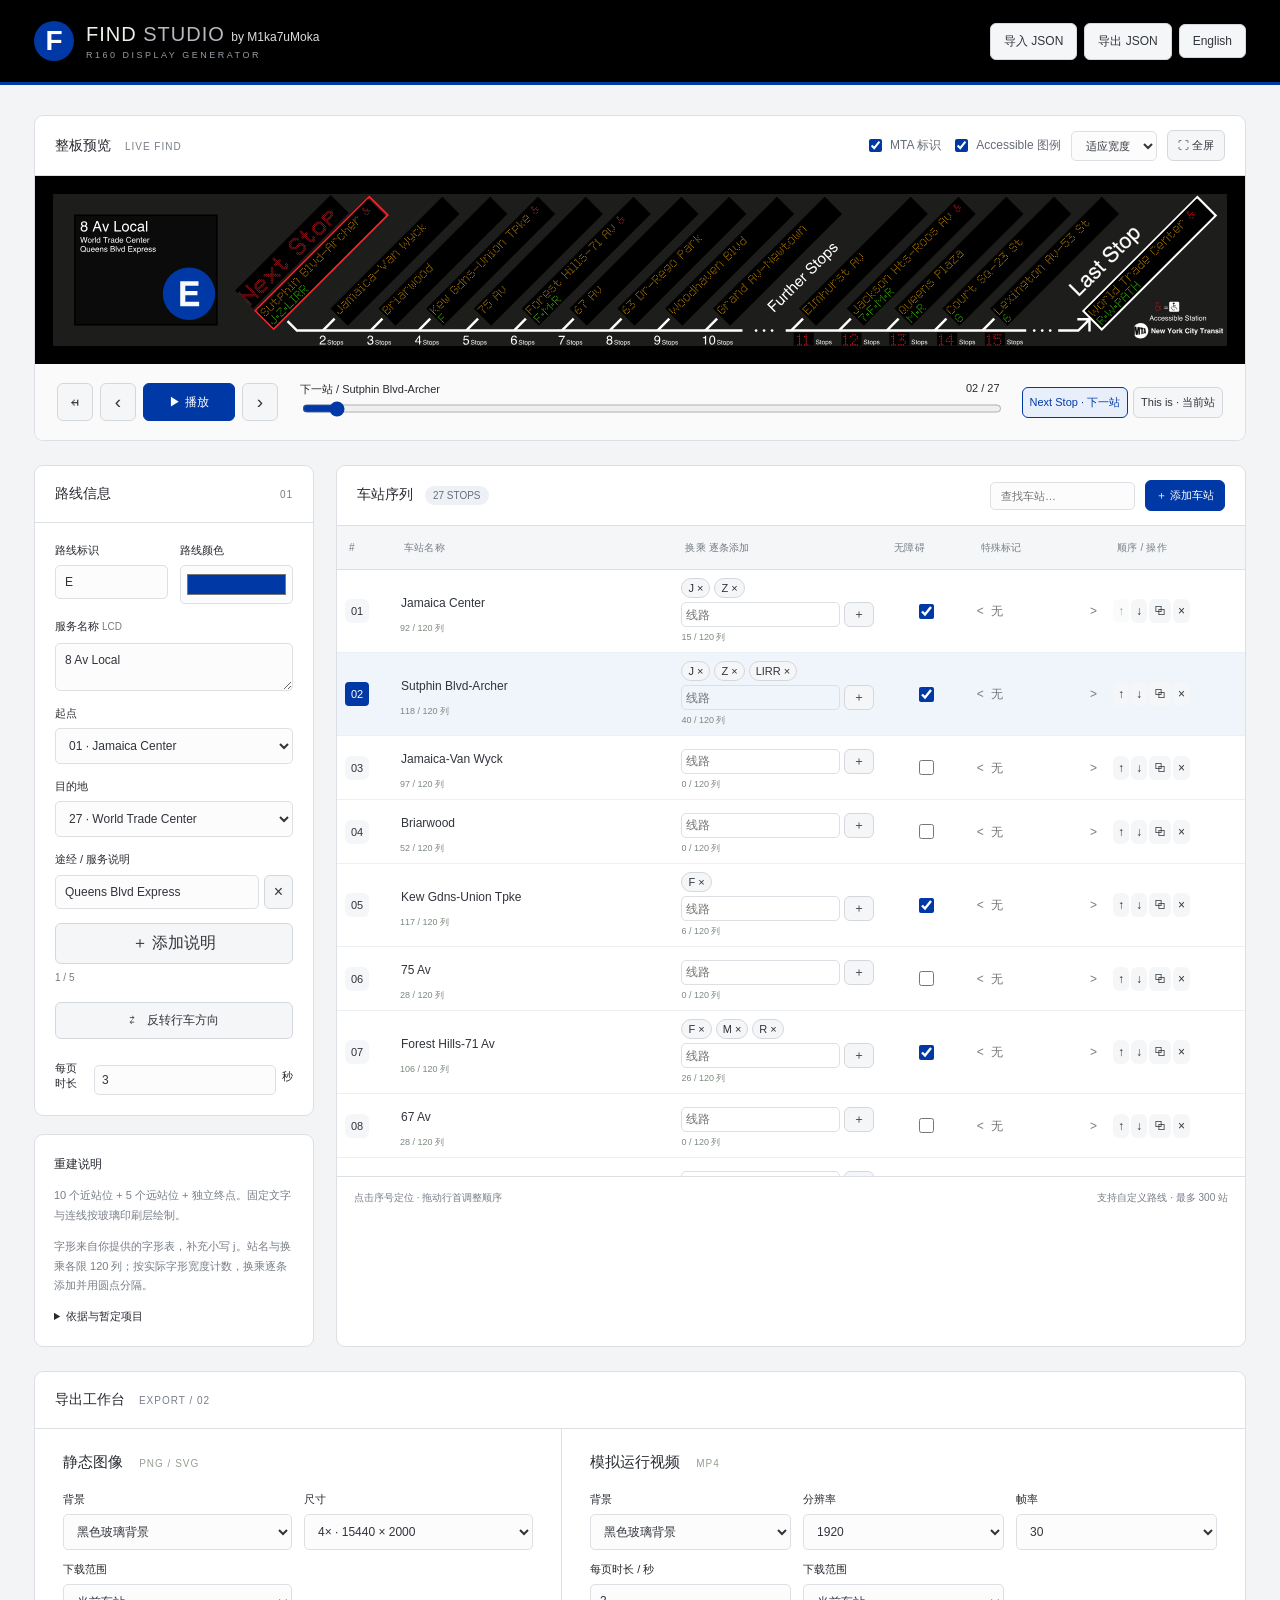
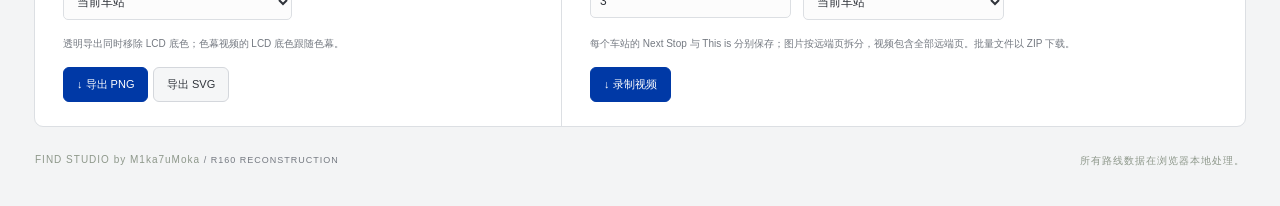
==== index.html @ aa1bc625 "Add files via upload" ====
<!doctype html><html lang="zh-CN"><head><meta charset="utf-8"><meta name="viewport" content="width=device-width,initial-scale=1"><meta name="theme-color" content="#000000"><title>R160 FIND Studio</title><meta name="description" content="R160 FIND 显示生成器。编辑路线、逐点预览，导出高清图片和视频。"><link rel="stylesheet" href="style.css?v=12"></head><body>
<header><a class="brand" href="./"><span class="brandmark">F</span><span>FIND <b>STUDIO</b> <span class="byline">by M1ka7uMoka</span><small>R160 DISPLAY GENERATOR</small></span></a><div class="header-right"><button id="import">导入 JSON</button><button id="json">导出 JSON</button><button id="language" type="button" aria-label="Switch language">English</button></div></header>
<main><span id="save-state" hidden></span>
<section class="preview-card"><div class="sectionbar"><span><b>整板预览</b> <span class="muted">LIVE FIND</span></span><div><label class="inline"><input id="show-logo" type="checkbox" checked> MTA 标识</label><label class="inline"><input id="show-accessible" type="checkbox" checked> Accessible 图例</label><select id="zoom" aria-label="预览缩放"><option value="1">适应宽度</option><option value="2">2× 检查</option><option value="4">4× 检查</option></select><button id="fullscreen" title="全屏预览">⛶ 全屏</button></div></div><div class="display-well" id="well"><div id="display"></div></div>
<div class="transport"><div class="transport-buttons"><button id="restart" title="回到首站">↤</button><button id="back" title="上一站">‹</button><button class="primary play" id="play">▶ 播放</button><button id="forward" title="下一站">›</button></div><div class="seek"><label for="seek"><span id="current-label"></span><span id="counter"></span></label><input id="seek" type="range" min="0" value="1"></div><div class="mode-buttons" role="group" aria-label="显示界面"><button type="button" data-mode="next" aria-pressed="true">Next Stop · 下一站</button><button type="button" data-mode="this" aria-pressed="false">This is · 当前站</button></div><select hidden id="mode" aria-label="显示状态"><option value="next">Next Stop · 下一站</option><option value="this">This is · 当前站</option></select></div></section>
<div class="editor-layout"><aside><section class="card"><div class="sectionbar"><b>路线信息</b><span class="muted">01</span></div><div class="form"><div class="field-pair"><label>路线标识<input id="bullet" maxlength="5"></label><label>路线颜色<input id="color" type="color"></label></div><label>服务名称 <span class="hint">LCD</span><textarea id="service" rows="2"></textarea></label><label>起点<select id="origin"></select></label><label>目的地<select id="destination"></select></label><div class="service-notes"><label>途经 / 服务说明</label><div id="via-list"></div><button type="button" id="add-via">＋ 添加说明</button><small id="via-count"></small></div><button class="reverse" id="reverse">⇄　反转行车方向</button><label class="timing">每页时长 <input id="farSeconds" type="number" min="1" max="20"> 秒</label></div></section>
<section class="card note"><b>重建说明</b><p>10 个近站位 + 5 个远站位 + 独立终点。固定文字与连线按玻璃印刷层绘制。</p><p>字形来自你提供的字形表，补充小写 j。站名与换乘各限 120 列；按实际字形宽度计数，换乘逐条添加并用圆点分隔。</p><details><summary>依据与暂定项目</summary><p>排版以你提供的四张示例为基准，统一斜屏角度、站距、LCD 比例和字体大小。未查实硬件毫米尺寸、全板原生像素数及精确时序；3860 × 500 为重建坐标。部分标点为补充字形，自定义标记不代表硬件已验证支持。临近终点允许与终点栏重复。仅绘制点亮灯珠；右下角两项显示设置同步用于图片与视频导出。</p><p><a href="https://commons.wikimedia.org/wiki/File:R160_FIND_System_2.jpg" target="_blank" rel="noreferrer">R160 实拍参考 ↗</a> · 字形参考 BenTheMiner / 用户提供图表。非点阵文字使用 Helvetica / Helvetica Bold 矢量轮廓，无 Arial 字形回退。<a href="calibration.html" target="_blank">查看排版参考记录 ↗</a></p></details></section></aside>
<section class="card stations"><div class="sectionbar"><span><b>车站序列</b> <span id="station-count" class="count"></span></span><div><input id="search" type="search" placeholder="查找车站…" aria-label="查找车站"><button id="add" class="primary">＋ 添加车站</button></div></div><div class="table-scroll"><table><thead><tr><th class="num">#</th><th>车站名称</th><th>换乘 <span class="hint">逐条添加</span></th><th>无障碍</th><th>特殊标记</th><th class="actions">顺序 / 操作</th></tr></thead><tbody id="rows"></tbody></table></div><div class="table-footer"><span>点击序号定位 · 拖动行首调整顺序</span><span>支持自定义路线 · 最多 300 站</span></div><p id="glyph-warning" role="status"></p></section></div>
<section class="card export-card"><div class="sectionbar"><span><b>导出工作台</b> <span class="muted">EXPORT / 02</span></span></div><div class="exports"><div><h2>静态图像 <span>PNG / SVG</span></h2><div class="export-fields"><label>背景<select id="image-bg"><option value="black">黑色玻璃背景</option><option value="transparent">透明 · Alpha 通道</option></select></label><label>尺寸<select id="image-scale"><option value="1">1× · 3860 × 500</option><option value="2">2× · 7720 × 1000</option><option value="4" selected>4× · 15440 × 2000</option></select></label><label>下载范围<select id="image-scope"><option value="current">当前车站</option><option value="all">全部车站</option></select></label></div><p class="hint">透明导出同时移除 LCD 底色；色幕视频的 LCD 底色跟随色幕。</p><button class="primary" id="png">↓ 导出 PNG</button> <button id="svg">导出 SVG</button> <button id="cancel-images" hidden>取消导出</button><span id="image-progress" role="status"></span></div><div><h2>模拟运行视频 <span>MP4</span></h2><div class="export-fields"><label>背景<select id="video-bg"><option value="black">黑色玻璃背景</option><option value="key">自定义色幕</option></select></label><label id="key-field" hidden>色幕颜色<input id="key" type="color" value="#00ff00"></label><label>分辨率<select id="video-width"><option>1280</option><option selected>1920</option><option>2560</option><option>3840</option></select></label><label>帧率<select id="fps"><option>24</option><option selected>30</option><option>60</option></select></label><label>每页时长 / 秒<input id="duration" type="number" min="1" max="60" value="3"></label><label>下载范围<select id="video-scope"><option value="current">当前车站</option><option value="all">全部车站</option></select></label></div><p class="hint">每个车站的 Next Stop 与 This is 分别保存；图片按远端页拆分，视频包含全部远端页。批量文件以 ZIP 下载。</p><button class="primary" id="video">↓ 录制视频</button> <button id="cancel-video" hidden>取消录制</button><span id="video-progress" role="status"></span></div></div></section>
<footer><span>FIND STUDIO by M1ka7uMoka <span class="muted">/ R160 RECONSTRUCTION</span></span><span>所有路线数据在浏览器本地处理。</span></footer></main><div class="toast" id="toast" role="status" hidden></div><input id="file" type="file" accept="application/json,.json" hidden><script type="module" src="app.js?v=12"></script></body></html>
---- style.css ----
:root{font-family:Helvetica,Arial,"PingFang SC",sans-serif;color:#1a2822;background:#f2f3ee;font-synthesis:none;--muted:#79827b;--border:#dce0d8;--green:#224c38;--amber:#e5b753}*{box-sizing:border-box}body{margin:0}button,input,select,textarea{font:inherit}button,select{cursor:pointer}button{border:1px solid var(--border);border-radius:6px;background:#fff;padding:9px 13px;color:#33463b;transition:background .15s}button:hover{background:#e8eee7}button:disabled{opacity:.4;cursor:default}input,select,textarea{border:1px solid var(--border);border-radius:5px;background:#fbfcf9;color:#24382c;padding:9px;min-width:0;outline:none}input:focus,select:focus,textarea:focus,button:focus-visible{border-color:#588065;box-shadow:0 0 0 2px #58806525}input[type=color]{padding:4px;height:39px;width:100%}input[type=checkbox]{accent-color:var(--green)}a{color:inherit}header{height:85px;background:#111d17;color:#edf1e8;display:flex;align-items:center;justify-content:space-between;padding:0 34px;gap:20px;border-bottom:3px solid var(--amber)}.brand{display:flex;align-items:center;gap:12px;text-decoration:none;font-size:20px;letter-spacing:2px}.brand b{font-weight:400;color:#a2afa6}.brand small{display:block;font-size:9px;letter-spacing:2.5px;margin-top:4px;color:#8c9d91}.brandmark{display:grid;place-items:center;width:40px;height:40px;background:#e7ba56;color:#111d17;border-radius:50%;font-size:28px;font-weight:bold;letter-spacing:0}.header-right{display:flex;align-items:center;gap:7px}.header-right button{font-size:12px;background:#1e2c24;color:#dae3db;border-color:#344239}.tag{font-size:11px;border:1px solid #48574b;padding:7px 10px;border-radius:20px;margin-right:15px;color:#c2d0c5}main{max-width:1920px;margin:auto;padding:30px 34px}.workspace-head{display:flex;justify-content:space-between;align-items:end;margin-bottom:26px}.eyebrow{color:#768376;font-size:10px;letter-spacing:2px;margin:0 0 12px}h1{font-size:28px;letter-spacing:-.5px;font-weight:500;margin:0 0 10px}.muted,.hint{color:var(--muted)}.muted{font-size:12px}.workspace-head p.muted{margin:0;font-size:13px}.ready{display:flex;align-items:center;gap:8px;font-size:11px;color:#768376}.ready>span:first-child{width:6px;height:6px;border-radius:50%;background:#4b8659}.card,.preview-card{background:#fff;border:1px solid var(--border);border-radius:9px;overflow:hidden}.sectionbar{min-height:57px;padding:14px 20px;border-bottom:1px solid var(--border);display:flex;align-items:center;justify-content:space-between;gap:14px;font-size:14px}.sectionbar>div{display:flex;align-items:center;gap:10px}.sectionbar .muted{margin-left:10px;font-size:10px;letter-spacing:1px}.inline{display:flex;align-items:center;gap:5px;font-size:12px;color:#657569}.sectionbar select,.sectionbar button{font-size:11px;padding:7px 10px}.display-well{padding:34px 30px 26px;background:#222925;overflow:auto;min-height:150px}.display-well:fullscreen{display:flex;align-items:center;padding:30px;background:#111}.display-well svg{width:100%;height:auto;display:block;filter:drop-shadow(0 12px 12px #0005)}#display{width:100%;flex-shrink:0;min-width:700px}.preview-caption{display:flex;justify-content:space-between;background:#222925;color:#88958b;padding:0 30px 20px;font-size:10px;letter-spacing:.3px}.transport{display:flex;gap:22px;align-items:center;padding:18px 22px;background:#fafbf8}.transport-buttons{display:flex;gap:7px}.transport-buttons button{min-width:36px;font-size:19px;padding:7px 10px}.transport-buttons .play{font-size:12px;width:92px}.primary{background:var(--green);color:#fff;border-color:var(--green)}.primary:hover{background:#356347}.seek{flex:1;min-width:120px}.seek label{display:flex;justify-content:space-between;font-size:11px}.seek input{width:100%;accent-color:var(--green);padding:0;height:19px}.transport select{font-size:11px}.timing{font-size:11px;display:flex;align-items:center;gap:6px;white-space:nowrap}.timing input{width:52px;padding:7px}.editor-layout{display:grid;grid-template-columns:280px 1fr;gap:22px;margin:24px 0}aside{display:flex;flex-direction:column;gap:18px}.form{padding:20px;display:flex;flex-direction:column;gap:15px}label{font-size:11px}label>input:not([type=checkbox]):not([type=range]),label>textarea,label>select{display:block;width:100%;margin-top:7px;font-size:12px}.field-pair{display:grid;grid-template-columns:1fr 1fr;gap:12px}textarea{resize:vertical}.form .hint{line-height:1.65;margin:0;font-size:10px}.form .timing input{display:inline;width:52px;margin:0}.reverse{margin:4px 0;background:#f1f4ed;width:100%;font-size:12px}.note{padding:19px;font-size:12px;line-height:1.8}.note p{color:#7a8279;font-size:11px}.note summary{cursor:pointer;font-size:11px}.count{display:inline-block;font-size:10px;background:#edf1e9;padding:4px 8px;border-radius:12px;margin-left:8px;color:#5a715e}.stations{display:flex;flex-direction:column}.stations .sectionbar input{font-size:11px;max-width:180px;padding:7px 10px}.table-scroll{overflow:auto;max-height:650px;flex:1}table{border-collapse:collapse;width:100%;font-size:12px;min-width:720px}thead{position:sticky;top:0;z-index:1;background:#f7f9f4}th{text-align:left;font-weight:400;font-size:10px;letter-spacing:.2px;color:#7b897d;padding:13px 12px;border-bottom:1px solid var(--border)}td{padding:8px 8px;border-bottom:1px solid #edf0e8;height:49px}td input{width:100%;border-color:transparent;background:transparent;padding:7px 4px;font-size:12px}td input:hover{border-color:var(--border)}td:nth-child(2){width:31%}td:nth-child(3){width:23%}td:nth-child(5){width:15%}td:nth-child(4){text-align:center}td input[type=checkbox]{width:15px;height:15px}.num{width:55px}.actions{width:140px}td .number{border:0;background:none;font-size:11px;padding:6px;color:#8b978c;cursor:grab}tr.active{background:#f1f6ed}tr.active .number{background:#27513b;color:white;border-radius:4px}.row-actions{display:flex;gap:2px}.row-actions button{padding:5px;border:0;background:transparent;font-size:12px;color:#879486}.row-actions button:hover{color:#254e38;background:#e6eee0}.row-actions button:last-child:hover{color:#b12b2b}.table-footer{display:flex;justify-content:space-between;padding:14px 17px;font-size:10px;color:#899386;border-top:1px solid var(--border)}#glyph-warning{margin:0;padding:0 17px 12px;font-size:11px;color:#9e6714}#glyph-warning:empty{display:none}.export-card{margin-top:20px}.exports{display:grid;grid-template-columns:1fr 1.3fr}.exports>div{padding:24px 28px}.exports>div+div{border-left:1px solid var(--border)}h2{font-size:15px;font-weight:500;margin:0 0 20px}h2 span{font-size:10px;color:#95a08f;letter-spacing:1px;margin-left:12px}.export-fields{display:grid;grid-template-columns:repeat(3,1fr);gap:12px}.exports>div:first-child .export-fields{grid-template-columns:1fr 1fr}.hint{font-size:10px;line-height:1.7}.exports button{font-size:11px}.exports p{min-height:34px;margin:15px 0}#video-progress{font-size:11px;margin-left:10px;color:#59785e}footer{display:flex;justify-content:space-between;padding:27px 1px 8px;color:#8e988b;font-size:10px;letter-spacing:1px}footer .muted{font-size:9px}.toast{position:fixed;bottom:25px;left:50%;transform:translateX(-50%);background:#193a28;color:white;border-radius:7px;padding:13px 22px;box-shadow:0 8px 30px #0003;font-size:13px;z-index:10;max-width:90vw}@media(min-width:1600px){.display-well{padding:45px 35px 35px}.editor-layout{grid-template-columns:300px 1fr}}@media(max-width:1100px){header{padding:0 20px}.tag{display:none}.editor-layout{grid-template-columns:235px 1fr}main{padding:25px 20px}.transport{gap:10px}.transport .timing{display:none}.exports{grid-template-columns:1fr 1fr}.export-fields{grid-template-columns:repeat(2,1fr)}}@media(max-width:760px){header{height:auto;padding:18px;flex-wrap:wrap}.header-right{flex-wrap:wrap}.header-right button{font-size:10px}.workspace-head .ready{display:none}main{padding:20px 12px}h1{font-size:24px}.editor-layout,.exports{grid-template-columns:1fr}aside{display:grid;grid-template-columns:1fr}.note{display:none}.form{display:grid;grid-template-columns:1fr 1fr}.form .hint{grid-column:1/-1}.transport{flex-wrap:wrap}.seek{order:3;flex-basis:100%}.preview-caption{font-size:8px;gap:12px;padding:0 15px 15px}.display-well{padding:25px 15px}.sectionbar{padding:12px}.stations .sectionbar{flex-wrap:wrap}.exports>div+div{border-left:0;border-top:1px solid var(--border)}footer{letter-spacing:0;font-size:8px}.sectionbar>div{gap:5px}.inline{font-size:10px}}

.unlit-export{margin-top:16px;color:#536756}.preview-card .sectionbar{flex-wrap:wrap}.preview-card .sectionbar>div{flex-wrap:wrap}.calibration{max-width:1100px;line-height:1.8}.calibration table{min-width:0}.calibration td{height:auto;vertical-align:top;padding:12px}.calibration img{width:100%;height:auto}.calibration h1{margin:25px 0}.calibration h2{margin-top:30px}

.transfer-chips{display:flex;flex-wrap:wrap;gap:4px}.transfer-chip{padding:3px 6px;font-size:11px;border-radius:12px;background:#edf2e8}.transfer-add{display:flex;gap:4px;margin-top:4px}.transfer-add input{width:90px;flex:1;border-color:var(--border);padding:4px}.transfer-add button{padding:3px 8px}.transfer-editor small,td [data-width]{font-size:9px;color:#7b897d;display:block;margin-top:4px}.mode-buttons{display:flex;gap:5px;flex-wrap:wrap}.mode-buttons button{font-size:11px;padding:7px}.transport{flex-wrap:wrap}

/* Neutral controls with A/C/E blue for selected and primary actions. */
:root{color:#272a30;background:#f3f4f5;--green:#0039a6;--amber:#0039a6;--muted:#747981;--border:#dcdfe3}header{background:#000;border-bottom-color:#0039a6}.brandmark{background:#0039a6;color:#fff}.brand .byline{font-size:12px;letter-spacing:0;white-space:nowrap;color:#ddd}.brand b{color:#b6bac0}.brand small{color:#969ba2}.brand{letter-spacing:1px}.header-right{flex-wrap:wrap}
.header-right button,button,.reverse,td .number,.row-actions button,.transfer-chip{background:#f5f6f7;color:#30343b;border-color:#d4d7dc}.header-right button:hover,button:hover,.row-actions button:hover,.row-actions button:last-child:hover{background:#e8eaed;color:#171a20}.primary,tr.active .number{background:#0039a6;color:#fff;border-color:#0039a6}.primary:hover{background:#0647ba;color:#fff}.mode-buttons button[aria-pressed=true]{background:#e8effb;color:#0039a6;border-color:#0039a6;box-shadow:none}input,select,textarea{background:#fcfcfc;color:#30343b}input:focus,select:focus,textarea:focus,button:focus-visible{border-color:#0039a6;box-shadow:0 0 0 2px #0039a61f}.inline{color:#666c75}.transport{background:#fafafa}tr.active{background:#f0f4fb}thead{background:#f5f6f7}.count{background:#edf0f4;color:#66707e}.sectionbar .muted,.note p,th,.table-footer{color:#777e87}td{border-bottom-color:#edf0f3}
.display-well,.display-well:fullscreen{background:#000;padding:18px}.display-well:fullscreen{padding:30px}.display-well svg{filter:none}#display{min-width:0;border:0;padding:0;background:transparent;box-sizing:border-box}.display-well:fullscreen #display{padding:0}
td:nth-child(2) input{padding-left:0;text-align:left}td [data-width]{padding-left:0;text-align:left}.exports p{min-height:0}.toast{background:#202020}[hidden]{display:none!important}.form select{max-width:100%}#image-progress{font-size:11px;margin-left:8px}.timing input{width:58px}.marker-input{display:flex;align-items:center;gap:2px;color:#747981}.marker-input input{flex:1;min-width:0}.timing{white-space:normal}

.service-notes{display:flex;flex-direction:column;gap:8px}.note-row{display:flex;gap:5px;margin-bottom:6px}.note-row input{width:100%;font-size:12px}.note-row button{padding:5px 9px}.service-notes small{font-size:10px;color:var(--muted)}
@media(max-width:760px){.service-notes{grid-column:1/-1}}
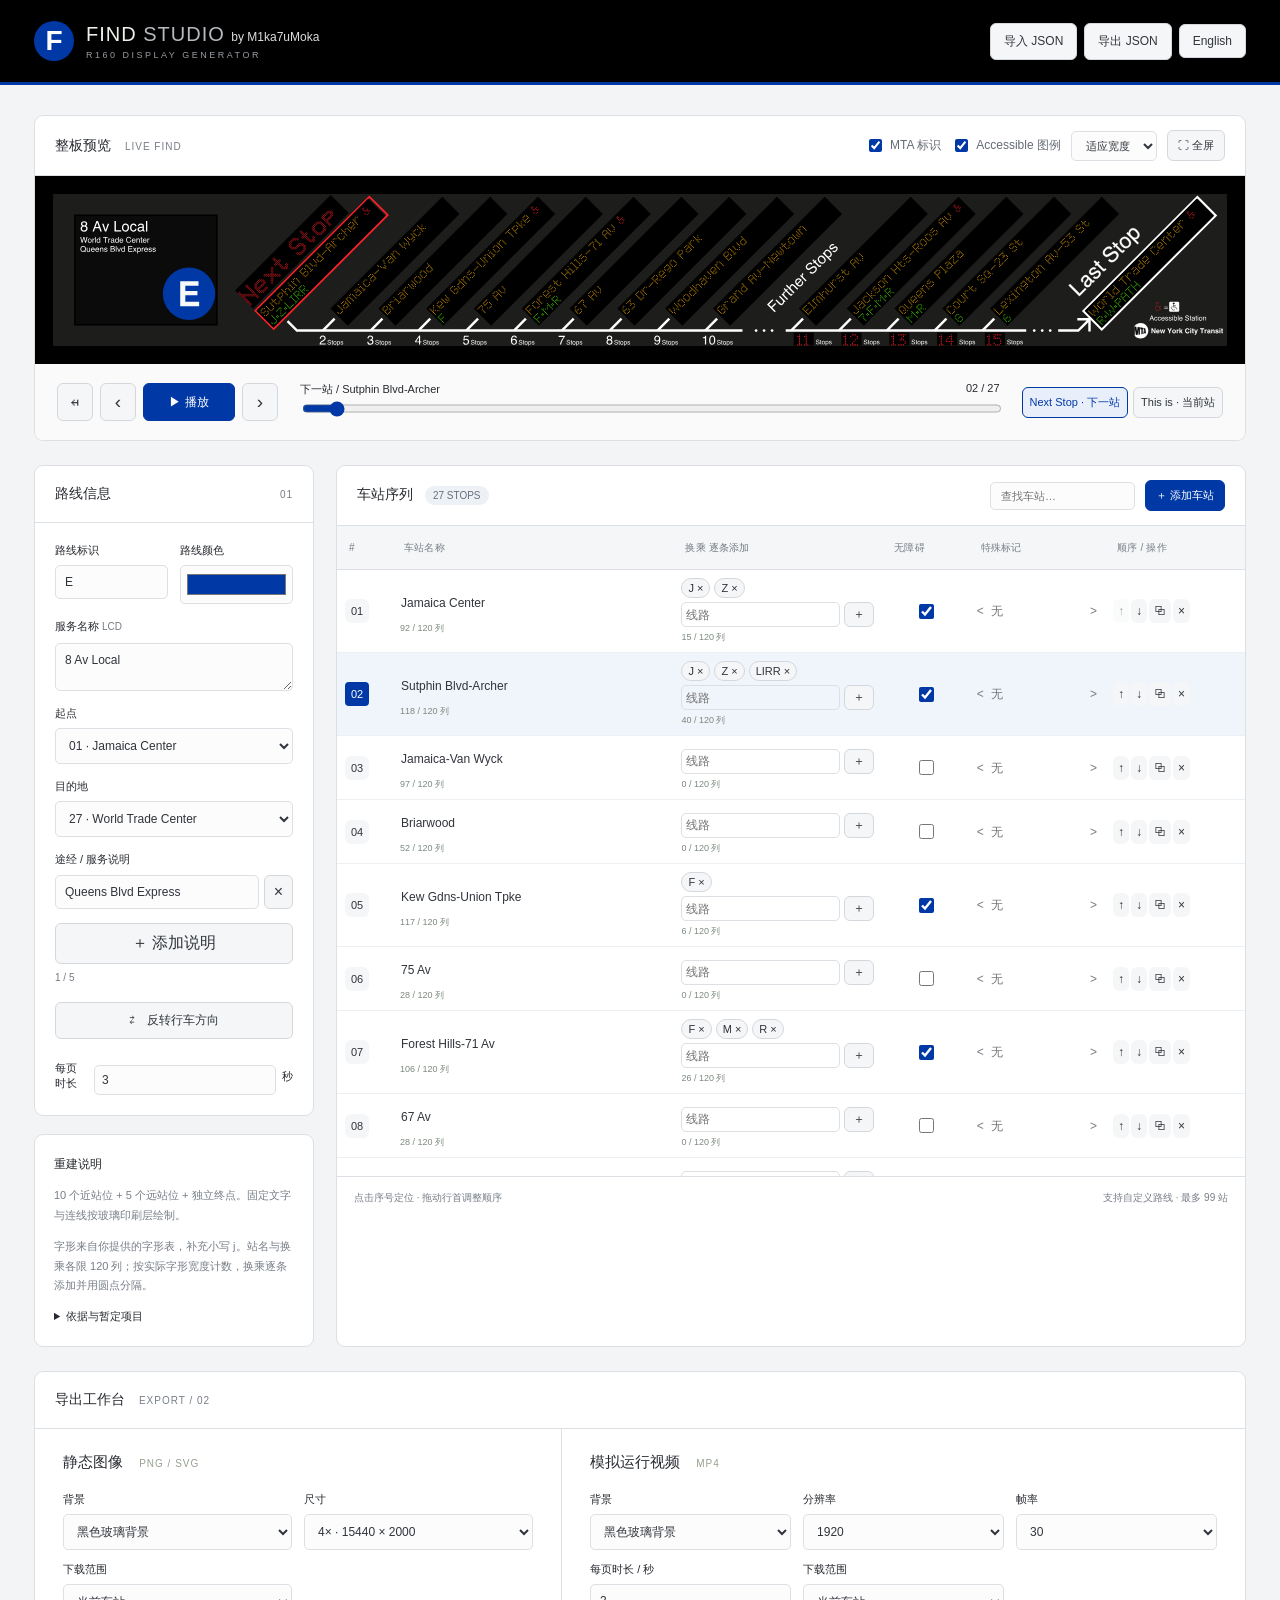
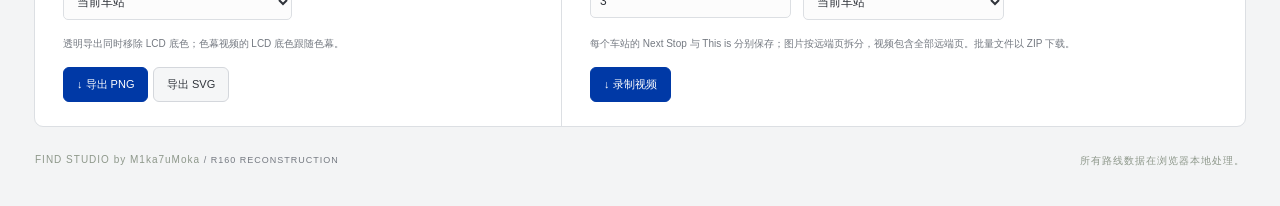
==== commit cdc98967: "Add files via upload" ====
--- a/index.html
+++ b/index.html
@@ -5,6 +5,6 @@
 <div class="transport"><div class="transport-buttons"><button id="restart" title="回到首站">↤</button><button id="back" title="上一站">‹</button><button class="primary play" id="play">▶ 播放</button><button id="forward" title="下一站">›</button></div><div class="seek"><label for="seek"><span id="current-label"></span><span id="counter"></span></label><input id="seek" type="range" min="0" value="1"></div><div class="mode-buttons" role="group" aria-label="显示界面"><button type="button" data-mode="next" aria-pressed="true">Next Stop · 下一站</button><button type="button" data-mode="this" aria-pressed="false">This is · 当前站</button></div><select hidden id="mode" aria-label="显示状态"><option value="next">Next Stop · 下一站</option><option value="this">This is · 当前站</option></select></div></section>
 <div class="editor-layout"><aside><section class="card"><div class="sectionbar"><b>路线信息</b><span class="muted">01</span></div><div class="form"><div class="field-pair"><label>路线标识<input id="bullet" maxlength="5"></label><label>路线颜色<input id="color" type="color"></label></div><label>服务名称 <span class="hint">LCD</span><textarea id="service" rows="2"></textarea></label><label>起点<select id="origin"></select></label><label>目的地<select id="destination"></select></label><div class="service-notes"><label>途经 / 服务说明</label><div id="via-list"></div><button type="button" id="add-via">＋ 添加说明</button><small id="via-count"></small></div><button class="reverse" id="reverse">⇄　反转行车方向</button><label class="timing">每页时长 <input id="farSeconds" type="number" min="1" max="20"> 秒</label></div></section>
 <section class="card note"><b>重建说明</b><p>10 个近站位 + 5 个远站位 + 独立终点。固定文字与连线按玻璃印刷层绘制。</p><p>字形来自你提供的字形表，补充小写 j。站名与换乘各限 120 列；按实际字形宽度计数，换乘逐条添加并用圆点分隔。</p><details><summary>依据与暂定项目</summary><p>排版以你提供的四张示例为基准，统一斜屏角度、站距、LCD 比例和字体大小。未查实硬件毫米尺寸、全板原生像素数及精确时序；3860 × 500 为重建坐标。部分标点为补充字形，自定义标记不代表硬件已验证支持。临近终点允许与终点栏重复。仅绘制点亮灯珠；右下角两项显示设置同步用于图片与视频导出。</p><p><a href="https://commons.wikimedia.org/wiki/File:R160_FIND_System_2.jpg" target="_blank" rel="noreferrer">R160 实拍参考 ↗</a> · 字形参考 BenTheMiner / 用户提供图表。非点阵文字使用 Helvetica / Helvetica Bold 矢量轮廓，无 Arial 字形回退。<a href="calibration.html" target="_blank">查看排版参考记录 ↗</a></p></details></section></aside>
-<section class="card stations"><div class="sectionbar"><span><b>车站序列</b> <span id="station-count" class="count"></span></span><div><input id="search" type="search" placeholder="查找车站…" aria-label="查找车站"><button id="add" class="primary">＋ 添加车站</button></div></div><div class="table-scroll"><table><thead><tr><th class="num">#</th><th>车站名称</th><th>换乘 <span class="hint">逐条添加</span></th><th>无障碍</th><th>特殊标记</th><th class="actions">顺序 / 操作</th></tr></thead><tbody id="rows"></tbody></table></div><div class="table-footer"><span>点击序号定位 · 拖动行首调整顺序</span><span>支持自定义路线 · 最多 300 站</span></div><p id="glyph-warning" role="status"></p></section></div>
+<section class="card stations"><div class="sectionbar"><span><b>车站序列</b> <span id="station-count" class="count"></span></span><div><input id="search" type="search" placeholder="查找车站…" aria-label="查找车站"><button id="add" class="primary">＋ 添加车站</button></div></div><div class="table-scroll"><table><thead><tr><th class="num">#</th><th>车站名称</th><th>换乘 <span class="hint">逐条添加</span></th><th>无障碍</th><th>特殊标记</th><th class="actions">顺序 / 操作</th></tr></thead><tbody id="rows"></tbody></table></div><div class="table-footer"><span>点击序号定位 · 拖动行首调整顺序</span><span>支持自定义路线 · 最多 99 站</span></div><p id="glyph-warning" role="status"></p></section></div>
 <section class="card export-card"><div class="sectionbar"><span><b>导出工作台</b> <span class="muted">EXPORT / 02</span></span></div><div class="exports"><div><h2>静态图像 <span>PNG / SVG</span></h2><div class="export-fields"><label>背景<select id="image-bg"><option value="black">黑色玻璃背景</option><option value="transparent">透明 · Alpha 通道</option></select></label><label>尺寸<select id="image-scale"><option value="1">1× · 3860 × 500</option><option value="2">2× · 7720 × 1000</option><option value="4" selected>4× · 15440 × 2000</option></select></label><label>下载范围<select id="image-scope"><option value="current">当前车站</option><option value="all">全部车站</option></select></label></div><p class="hint">透明导出同时移除 LCD 底色；色幕视频的 LCD 底色跟随色幕。</p><button class="primary" id="png">↓ 导出 PNG</button> <button id="svg">导出 SVG</button> <button id="cancel-images" hidden>取消导出</button><span id="image-progress" role="status"></span></div><div><h2>模拟运行视频 <span>MP4</span></h2><div class="export-fields"><label>背景<select id="video-bg"><option value="black">黑色玻璃背景</option><option value="key">自定义色幕</option></select></label><label id="key-field" hidden>色幕颜色<input id="key" type="color" value="#00ff00"></label><label>分辨率<select id="video-width"><option>1280</option><option selected>1920</option><option>2560</option><option>3840</option></select></label><label>帧率<select id="fps"><option>24</option><option selected>30</option><option>60</option></select></label><label>每页时长 / 秒<input id="duration" type="number" min="1" max="60" value="3"></label><label>下载范围<select id="video-scope"><option value="current">当前车站</option><option value="all">全部车站</option></select></label></div><p class="hint">每个车站的 Next Stop 与 This is 分别保存；图片按远端页拆分，视频包含全部远端页。批量文件以 ZIP 下载。</p><button class="primary" id="video">↓ 录制视频</button> <button id="cancel-video" hidden>取消录制</button><span id="video-progress" role="status"></span></div></div></section>
 <footer><span>FIND STUDIO by M1ka7uMoka <span class="muted">/ R160 RECONSTRUCTION</span></span><span>所有路线数据在浏览器本地处理。</span></footer></main><div class="toast" id="toast" role="status" hidden></div><input id="file" type="file" accept="application/json,.json" hidden><script type="module" src="app.js?v=12"></script></body></html>
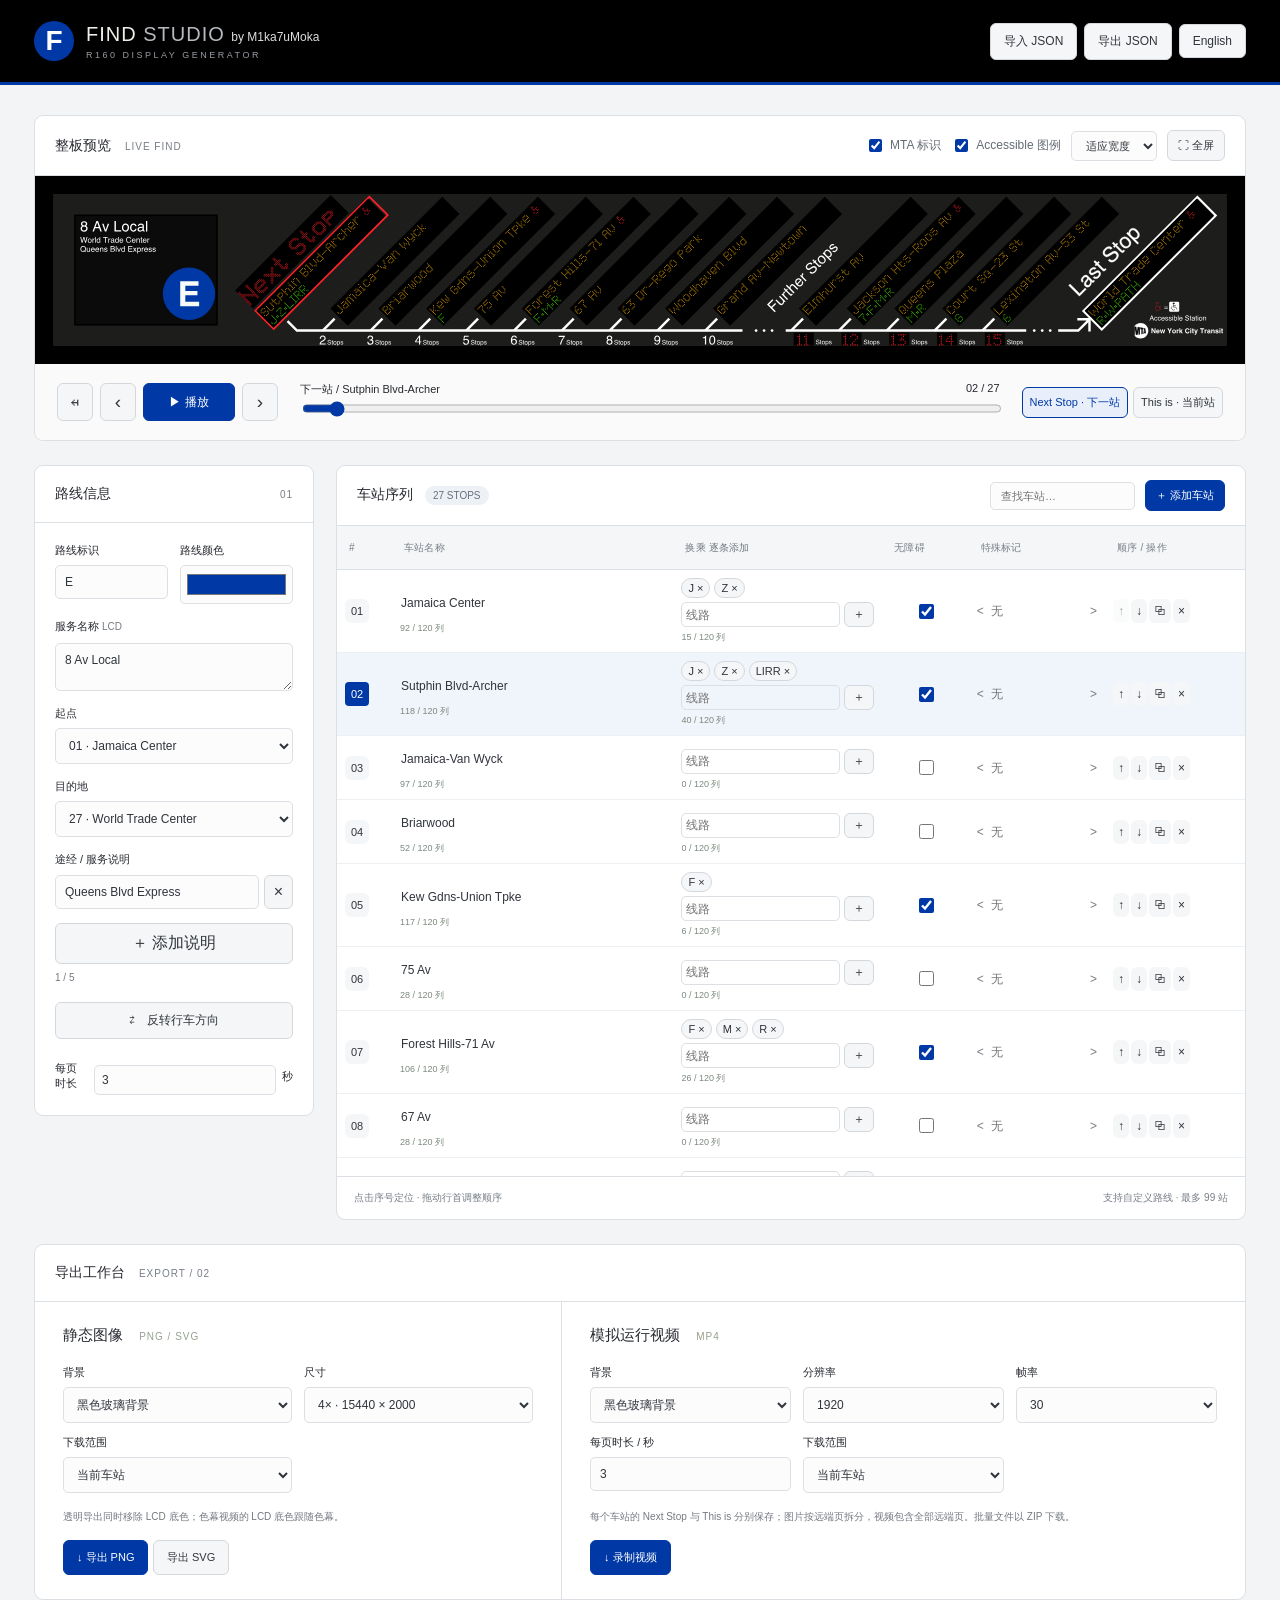
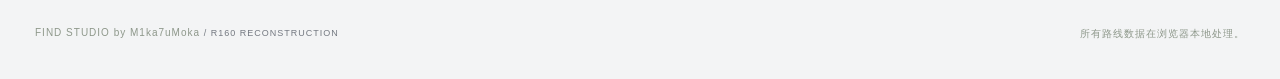
==== commit edf73673: "Add files via upload" ====
--- a/index.html
+++ b/index.html
@@ -4,7 +4,7 @@
 <section class="preview-card"><div class="sectionbar"><span><b>整板预览</b> <span class="muted">LIVE FIND</span></span><div><label class="inline"><input id="show-logo" type="checkbox" checked> MTA 标识</label><label class="inline"><input id="show-accessible" type="checkbox" checked> Accessible 图例</label><select id="zoom" aria-label="预览缩放"><option value="1">适应宽度</option><option value="2">2× 检查</option><option value="4">4× 检查</option></select><button id="fullscreen" title="全屏预览">⛶ 全屏</button></div></div><div class="display-well" id="well"><div id="display"></div></div>
 <div class="transport"><div class="transport-buttons"><button id="restart" title="回到首站">↤</button><button id="back" title="上一站">‹</button><button class="primary play" id="play">▶ 播放</button><button id="forward" title="下一站">›</button></div><div class="seek"><label for="seek"><span id="current-label"></span><span id="counter"></span></label><input id="seek" type="range" min="0" value="1"></div><div class="mode-buttons" role="group" aria-label="显示界面"><button type="button" data-mode="next" aria-pressed="true">Next Stop · 下一站</button><button type="button" data-mode="this" aria-pressed="false">This is · 当前站</button></div><select hidden id="mode" aria-label="显示状态"><option value="next">Next Stop · 下一站</option><option value="this">This is · 当前站</option></select></div></section>
 <div class="editor-layout"><aside><section class="card"><div class="sectionbar"><b>路线信息</b><span class="muted">01</span></div><div class="form"><div class="field-pair"><label>路线标识<input id="bullet" maxlength="5"></label><label>路线颜色<input id="color" type="color"></label></div><label>服务名称 <span class="hint">LCD</span><textarea id="service" rows="2"></textarea></label><label>起点<select id="origin"></select></label><label>目的地<select id="destination"></select></label><div class="service-notes"><label>途经 / 服务说明</label><div id="via-list"></div><button type="button" id="add-via">＋ 添加说明</button><small id="via-count"></small></div><button class="reverse" id="reverse">⇄　反转行车方向</button><label class="timing">每页时长 <input id="farSeconds" type="number" min="1" max="20"> 秒</label></div></section>
-<section class="card note"><b>重建说明</b><p>10 个近站位 + 5 个远站位 + 独立终点。固定文字与连线按玻璃印刷层绘制。</p><p>字形来自你提供的字形表，补充小写 j。站名与换乘各限 120 列；按实际字形宽度计数，换乘逐条添加并用圆点分隔。</p><details><summary>依据与暂定项目</summary><p>排版以你提供的四张示例为基准，统一斜屏角度、站距、LCD 比例和字体大小。未查实硬件毫米尺寸、全板原生像素数及精确时序；3860 × 500 为重建坐标。部分标点为补充字形，自定义标记不代表硬件已验证支持。临近终点允许与终点栏重复。仅绘制点亮灯珠；右下角两项显示设置同步用于图片与视频导出。</p><p><a href="https://commons.wikimedia.org/wiki/File:R160_FIND_System_2.jpg" target="_blank" rel="noreferrer">R160 实拍参考 ↗</a> · 字形参考 BenTheMiner / 用户提供图表。非点阵文字使用 Helvetica / Helvetica Bold 矢量轮廓，无 Arial 字形回退。<a href="calibration.html" target="_blank">查看排版参考记录 ↗</a></p></details></section></aside>
+</aside>
 <section class="card stations"><div class="sectionbar"><span><b>车站序列</b> <span id="station-count" class="count"></span></span><div><input id="search" type="search" placeholder="查找车站…" aria-label="查找车站"><button id="add" class="primary">＋ 添加车站</button></div></div><div class="table-scroll"><table><thead><tr><th class="num">#</th><th>车站名称</th><th>换乘 <span class="hint">逐条添加</span></th><th>无障碍</th><th>特殊标记</th><th class="actions">顺序 / 操作</th></tr></thead><tbody id="rows"></tbody></table></div><div class="table-footer"><span>点击序号定位 · 拖动行首调整顺序</span><span>支持自定义路线 · 最多 99 站</span></div><p id="glyph-warning" role="status"></p></section></div>
 <section class="card export-card"><div class="sectionbar"><span><b>导出工作台</b> <span class="muted">EXPORT / 02</span></span></div><div class="exports"><div><h2>静态图像 <span>PNG / SVG</span></h2><div class="export-fields"><label>背景<select id="image-bg"><option value="black">黑色玻璃背景</option><option value="transparent">透明 · Alpha 通道</option></select></label><label>尺寸<select id="image-scale"><option value="1">1× · 3860 × 500</option><option value="2">2× · 7720 × 1000</option><option value="4" selected>4× · 15440 × 2000</option></select></label><label>下载范围<select id="image-scope"><option value="current">当前车站</option><option value="all">全部车站</option></select></label></div><p class="hint">透明导出同时移除 LCD 底色；色幕视频的 LCD 底色跟随色幕。</p><button class="primary" id="png">↓ 导出 PNG</button> <button id="svg">导出 SVG</button> <button id="cancel-images" hidden>取消导出</button><span id="image-progress" role="status"></span></div><div><h2>模拟运行视频 <span>MP4</span></h2><div class="export-fields"><label>背景<select id="video-bg"><option value="black">黑色玻璃背景</option><option value="key">自定义色幕</option></select></label><label id="key-field" hidden>色幕颜色<input id="key" type="color" value="#00ff00"></label><label>分辨率<select id="video-width"><option>1280</option><option selected>1920</option><option>2560</option><option>3840</option></select></label><label>帧率<select id="fps"><option>24</option><option selected>30</option><option>60</option></select></label><label>每页时长 / 秒<input id="duration" type="number" min="1" max="60" value="3"></label><label>下载范围<select id="video-scope"><option value="current">当前车站</option><option value="all">全部车站</option></select></label></div><p class="hint">每个车站的 Next Stop 与 This is 分别保存；图片按远端页拆分，视频包含全部远端页。批量文件以 ZIP 下载。</p><button class="primary" id="video">↓ 录制视频</button> <button id="cancel-video" hidden>取消录制</button><span id="video-progress" role="status"></span></div></div></section>
 <footer><span>FIND STUDIO by M1ka7uMoka <span class="muted">/ R160 RECONSTRUCTION</span></span><span>所有路线数据在浏览器本地处理。</span></footer></main><div class="toast" id="toast" role="status" hidden></div><input id="file" type="file" accept="application/json,.json" hidden><script type="module" src="app.js?v=12"></script></body></html>
